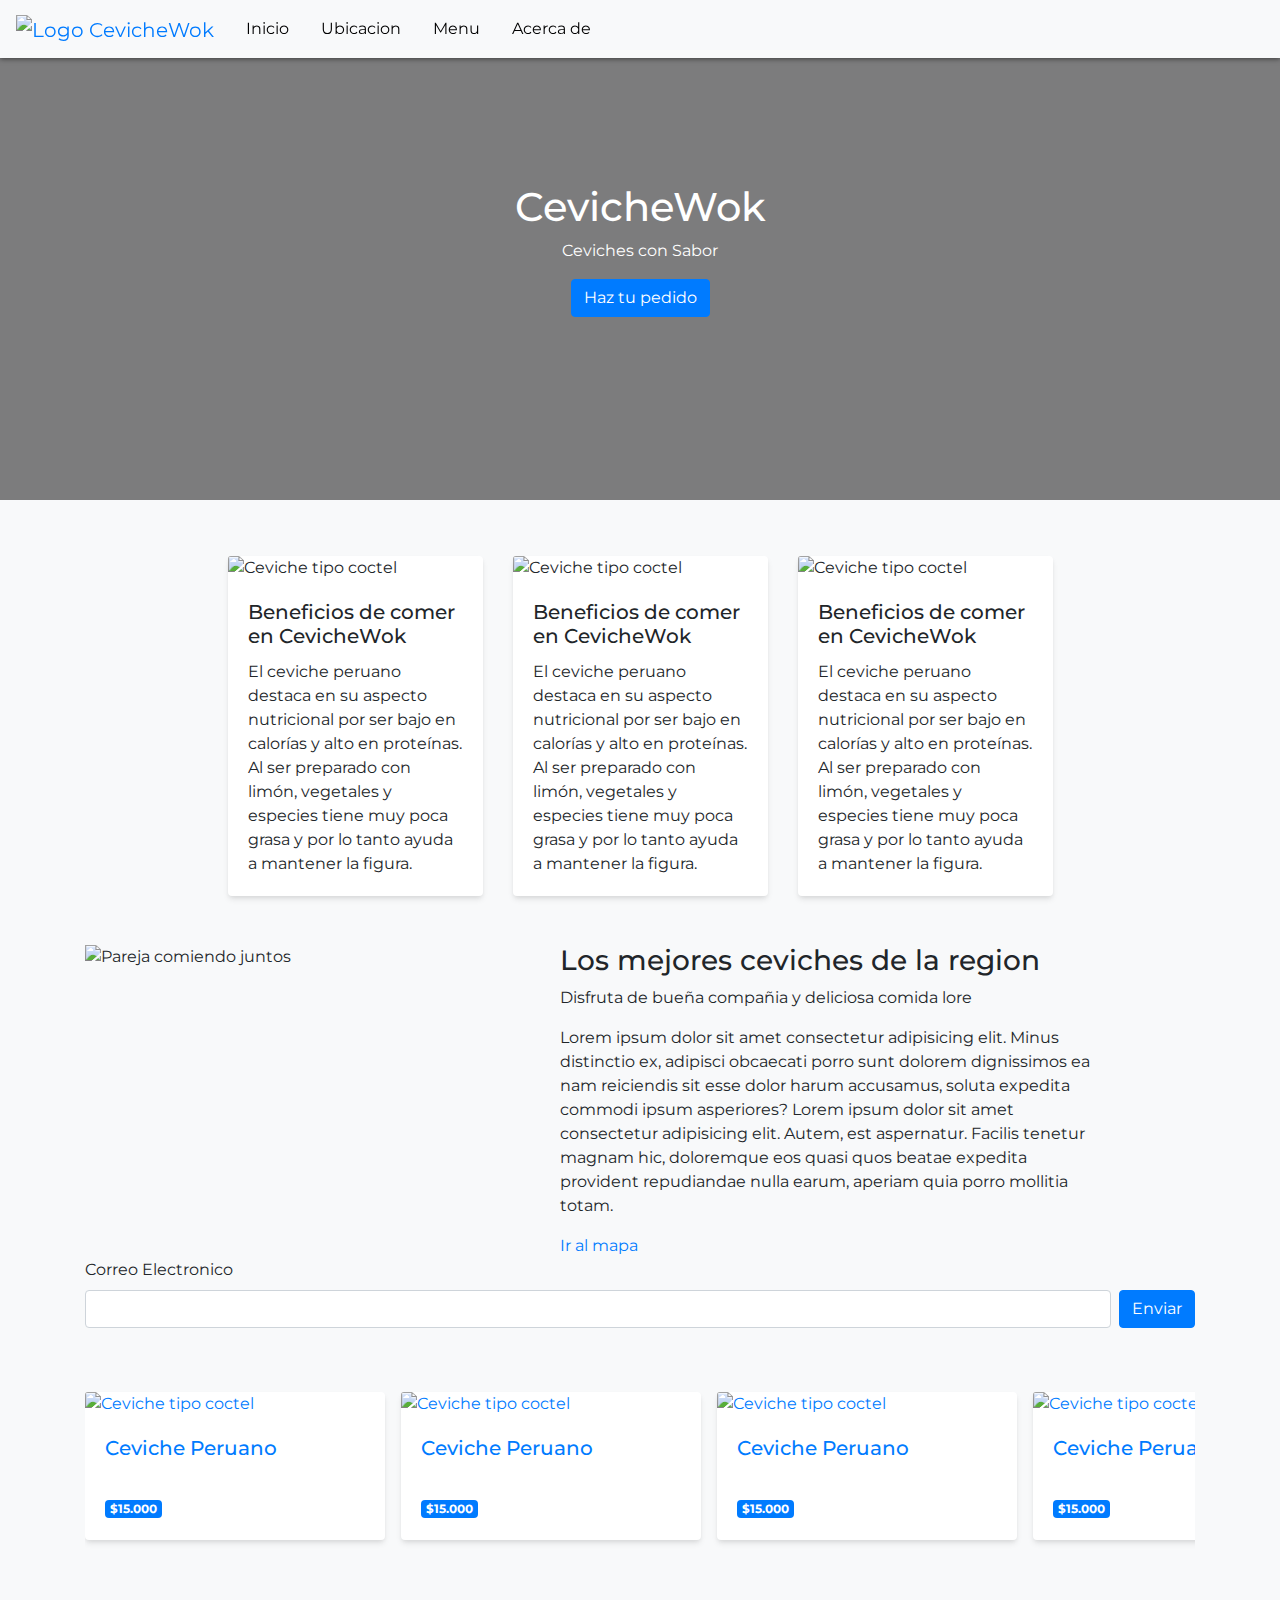
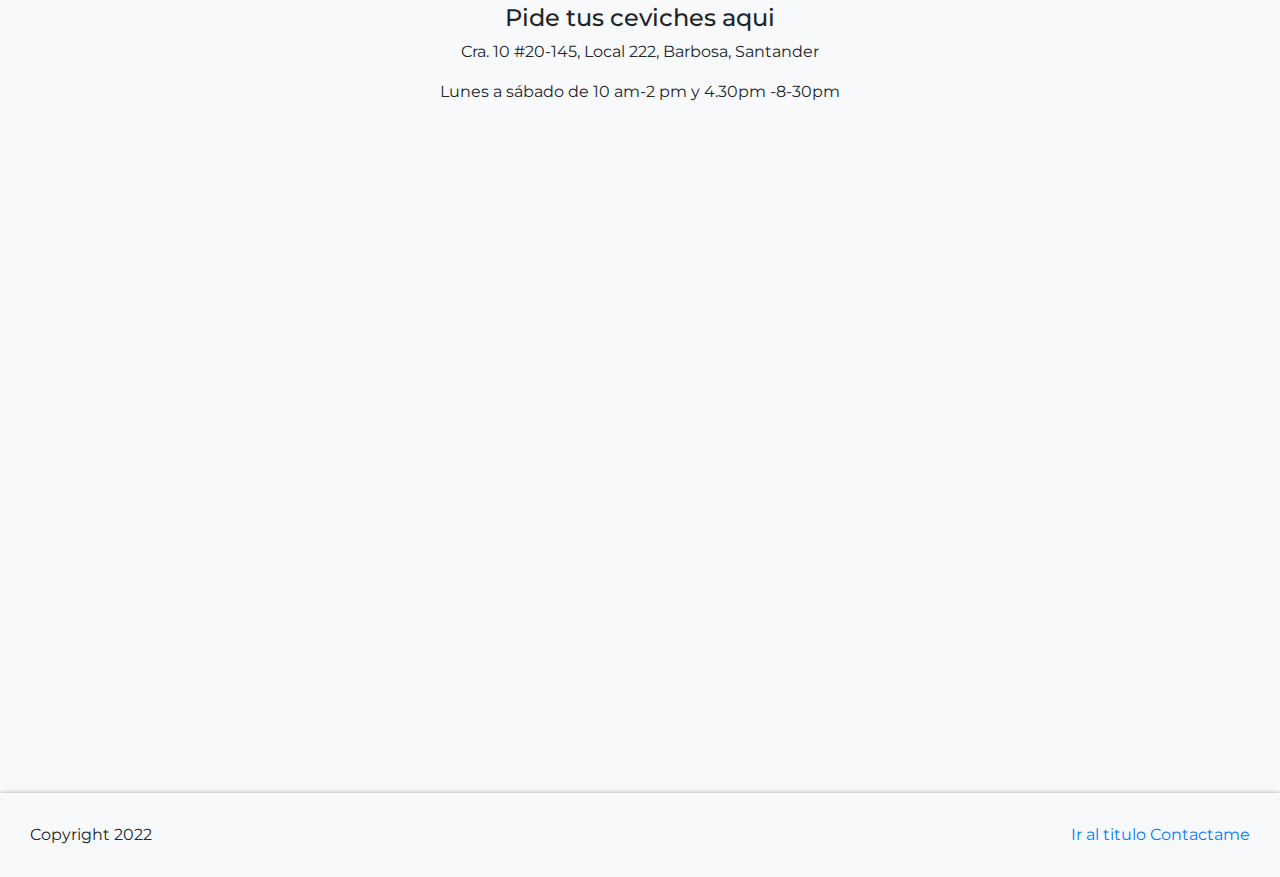
==== index.html @ 2764c9fb "Add files via upload" ====
<!DOCTYPE html>
<html lang="en">
<head>
    <meta charset="UTF-8">
    <meta http-equiv="X-UA-Compatible" content="IE=edge">
    <meta name="viewport" content="width=device-width, initial-scale=1.0">
    <title>CevicheWok</title>
    <link rel="icon" href="file:///D:/Programacion/CevicheWok/media/246762978_907108443543707_2118649485056442396_n.jpg">
    <link rel="preconnect" href="https://fonts.googleapis.com">
    <link rel="preconnect" href="https://fonts.gstatic.com" crossorigin>
    <link href="https://fonts.googleapis.com/css2?family=Montserrat:wght@400;700&display=swap" rel="stylesheet">
    <link rel="stylesheet" href="https://cdn.jsdelivr.net/npm/bootstrap@4.3.1/dist/css/bootstrap.min.css" integrity="sha384-ggOyR0iXCbMQv3Xipma34MD+dH/1fQ784/j6cY/iJTQUOhcWr7x9JvoRxT2MZw1T" crossorigin="anonymous">
    <link rel="stylesheet" href="style.css">
</head>
<body>
    <header>
        <nav class="static navbar navbar-expand-lg navbar-light bg-light">
            <a class="navbar-brand" href="index.html" style="color: #007bff;"><img height="50px" src="file:///D:/Programacion/CevicheWok/media/246762978_907108443543707_2118649485056442396_n.jpg" alt="Logo CevicheWok"></a>
                <ul class="nav">
                    <li class="nav-item active">
                        <a class="nav-link" href="index.html">Inicio</a>
                    </li>
                    <li class="nav-item">
                        <a class="nav-link" href="#mapa">Ubicacion</a>
                    </li>
                    <li class="nav-item">
                        <a class="nav-link" href="#stripe">Menu</a>
                    </li>
                    <li class="nav-item">
                        <a class="nav-link" href="acercade.html">Acerca de</a>
                    </li>
                </ul>
        </nav>
        <div class="cover d-flex justify-content-center align-items-center flex-column">
            <h1>CevicheWok</h1>
            <p>Ceviches con Sabor</p>
            <a href="https://api.whatsapp.com/send?phone=573215830442&text=Hola%20Cevicheros%2C%20deseo%20probar%20un%20Rico%20y%20delicioso%20ceviche%20cuales%20me%20puede%20ofrecer%3F">
                <button class="btn btn-primary">Haz tu pedido</button>
            </a>
        </div>
    </header>
    <section>
        <div class="container mt-5 mb-5">
            <div class="row justify-content-center">
                <div class="col-sm-6 col-md-4 col-lg-3 mt-2">
                    <div class="card">
                        <img src="file:///D:/Programacion/CevicheWok/media/menu-acapulco-Kjwyy77WPtQ-unsplash.jpg" class="card-img-top" alt="Ceviche tipo coctel">
                        <div class="card-body">
                        <h5 class="card-title">Beneficios de comer en CevicheWok</h5>
                        <p class="card-text">El ceviche peruano destaca en su aspecto nutricional por ser bajo en calorías y alto en proteínas. Al ser preparado con limón, vegetales y especies tiene muy poca grasa y por lo tanto ayuda a mantener la figura.</p>
                        </div>
                    </div>
                </div>
                <div class="col-sm-6 col-md-4 col-lg-3 mt-2">
                    <div class="card">
                        <img src="file:///D:/Programacion/CevicheWok/media/yasmine-duchesne-mFmI0dHyF7k-unsplash.jpg" class="card-img-top" alt="Ceviche tipo coctel">
                        <div class="card-body">
                        <h5 class="card-title">Beneficios de comer en CevicheWok</h5>
                        <p class="card-text">El ceviche peruano destaca en su aspecto nutricional por ser bajo en calorías y alto en proteínas. Al ser preparado con limón, vegetales y especies tiene muy poca grasa y por lo tanto ayuda a mantener la figura.</p>
                        </div>
                    </div>
                </div>
                <div class="col-sm-6 col-md-4 col-lg-3 mt-2">
                    <div class="card">
                        <img src="file:///D:/Programacion/CevicheWok/media/pirata-studio-film-YmC1_EP6TJQ-unsplash.jpg" class="card-img-top" alt="Ceviche tipo coctel">
                        <div class="card-body">
                        <h5 class="card-title">Beneficios de comer en CevicheWok</h5>
                        <p class="card-text">El ceviche peruano destaca en su aspecto nutricional por ser bajo en calorías y alto en proteínas. Al ser preparado con limón, vegetales y especies tiene muy poca grasa y por lo tanto ayuda a mantener la figura.</p>
                        </div>
                    </div>
                </div>
            </div>
        </div>
    </section>
    <section>
        <div class="container mt-5 mb-5">
            <div class="row">
                <div class="col-12 col-sm-6 col-lg-5 mb-5">
                    <img src="file:///D:/Programacion/CevicheWok/media/undraw_eating_together_re_ux62.svg" alt="Pareja comiendo juntos">
                </div>
                <div class="col-12 col-sm-6">
                    <h3>Los mejores ceviches de la region</h3>
                    <p>Disfruta de bueña compañia y deliciosa comida lore</p>
                    <p>Lorem ipsum dolor sit amet consectetur adipisicing elit. Minus distinctio ex, adipisci obcaecati porro sunt dolorem dignissimos ea nam reiciendis sit esse dolor harum accusamus, soluta expedita commodi ipsum asperiores? Lorem ipsum dolor sit amet consectetur adipisicing elit. Autem, est aspernatur. Facilis tenetur magnam hic, doloremque eos quasi quos beatae expedita provident repudiandae nulla earum, aperiam quia porro mollitia totam.</p>
                    <a href="#mapa">Ir al mapa</a>
                </div>
            </div>
            <form action="">
                <label for="email">Correo Electronico</label>
                <div class="d-flex">
                    <div class="flex-fill mr-2">
                        <input type="email" id="email" class="form-control">
                    </div>
                    <button type="submit" class="btn btn-primary">Enviar</button>
                </div> 
            </form>
        </div>
    </section>
    <section>
        <!-- TIRA DE PRODUCTOS -->
        <div class="container mt-5 mb-5" id="stripe">
            <div class="product-stripe">
                <div class="stripe-container">
                    <a href="https://api.whatsapp.com/send?phone=573215830442&text=Hola%20Cevicheros%2C%20deseo%20probar%20un%20Rico%20y%20delicioso%20ceviche%20cuales%20me%20puede%20ofrecer%3F">
                        <div title="Ceviche Peruano" class="card">
                            <img src="file:///D:/Programacion/CevicheWok/media/yasmine-duchesne-mFmI0dHyF7k-unsplash.jpg" class="card-img-top" alt="Ceviche tipo coctel">
                            <div class="card-body">
                            <h5 class="card-title">Ceviche Peruano</h5>
                            <span class="badge badge-primary">$15.000</span>
                            </div>
                        </div>
                    </a>
                    <a href="https://api.whatsapp.com/send?phone=573215830442&text=Hola%20Cevicheros%2C%20deseo%20probar%20un%20Rico%20y%20delicioso%20ceviche%20cuales%20me%20puede%20ofrecer%3F">
                        <div title="Ceviche Peruano" class="card">
                            <img src="file:///D:/Programacion/CevicheWok/media/yasmine-duchesne-mFmI0dHyF7k-unsplash.jpg" class="card-img-top" alt="Ceviche tipo coctel">
                            <div class="card-body">
                            <h5 class="card-title">Ceviche Peruano</h5>
                            <span class="badge badge-primary">$15.000</span>
                            </div>
                        </div>
                    </a>
                    <a href="https://api.whatsapp.com/send?phone=573215830442&text=Hola%20Cevicheros%2C%20deseo%20probar%20un%20Rico%20y%20delicioso%20ceviche%20cuales%20me%20puede%20ofrecer%3F">
                        <div title="Ceviche Peruano" class="card">
                            <img src="file:///D:/Programacion/CevicheWok/media/yasmine-duchesne-mFmI0dHyF7k-unsplash.jpg" class="card-img-top" alt="Ceviche tipo coctel">
                            <div class="card-body">
                            <h5 class="card-title">Ceviche Peruano</h5>
                            <span class="badge badge-primary">$15.000</span>
                            </div>
                        </div>
                    </a>
                    <a href="https://api.whatsapp.com/send?phone=573215830442&text=Hola%20Cevicheros%2C%20deseo%20probar%20un%20Rico%20y%20delicioso%20ceviche%20cuales%20me%20puede%20ofrecer%3F">
                        <div title="Ceviche Peruano" class="card">
                            <img src="file:///D:/Programacion/CevicheWok/media/yasmine-duchesne-mFmI0dHyF7k-unsplash.jpg" class="card-img-top" alt="Ceviche tipo coctel">
                            <div class="card-body">
                            <h5 class="card-title">Ceviche Peruano</h5>
                            <span class="badge badge-primary">$15.000</span>
                            </div>
                        </div>
                    </a>
                </div>
            </div>
        </div>
    </section>
    <section>
        <div class="container mt-5 mb-5 text-center" id="mapa">
            <h4>Pide tus ceviches aqui</h4>
            <p>Cra. 10 #20-145, Local 222, Barbosa, Santander</p>
            <p>Lunes a sábado de 10 am-2 pm y 4.30pm -8-30pm</p>
            <div class="responsive-iframe">
                <iframe src="https://www.google.com/maps/embed?pb=!1m14!1m8!1m3!1d2846.8978866166235!2d-73.61282490204931!3d5.9395413052655455!3m2!1i1024!2i768!4f13.1!3m3!1m2!1s0x8e41e5a94d313a7d%3A0x8d0b67227ef45802!2sEdificio%20Portal%20de%20la%20Colina!5e0!3m2!1ses!2sco!4v1649996469151!5m2!1ses!2sco" width="600" height="450" style="border:0;" allowfullscreen="" loading="lazy" referrerpolicy="no-referrer-when-downgrade"></iframe>
            </div>
        </div>
    </section>
    <footer>
        <section>
            <a href="#titulo">Ir al titulo</a>
            <a href="mailto:cevicheros@gmail.com">Contactame</a>
        </section>
        <p>Copyright 2022</p>
    </footer>
</body>
</html>
---- style.css ----
body {
    margin: 0;
    font-family: 'Montserrat', sans-serif;
    background-color: #f8f9fa   ;
}

.static {
    background-color: #f8f9fa;
    box-shadow: 0px 1px 5px rgba(0,0,0,0.5);
    position: fixed;
    width: 100%;
    z-index: 10;
}

li a {
    color: black;
}

li a:hover {
    color: #007bff;
}

.cover {
    height: 500px;
    background-image: url(file:///D:/Programacion/CevicheWok/media/payson-scott-QbVuN17sSQE-unsplash.jpg);
    color: white;
    background-size: cover;
    background-position: center;
    background-color: rgba(0,0,0,0.5);
    background-blend-mode: darken;
}

.card {
    border: 0 !important;
    box-shadow: 0 4px 6px -1px rgba(0,0,0,0.1), 0 2px 4px -1px rgba(0,0,0,0.06);
}

.card-title {
    min-height: 3rem;
}

.card-text {
    min-height: 10rem;
}

.product-stripe, .slider {
    overflow-x: scroll;
    padding-top: 1rem;
    padding-bottom: 1rem;
}

.stripe-container, .slider-container {
    display: flex;
}

.stripe-container .card {
    width: 300px;
    flex-shrink: 0;
    margin-right: 1rem;
}
.responsive-iframe {
    position: relative;
    padding-top: 56.25%;
}

.responsive-iframe iframe{
    position: absolute;
    top: 0;
    left: 0;
    width: 100%;
    height: 100%;
}

.slider {
    overflow: hidden;
}

.slider-container {
    transform: translateX(0);
    animation: slider 10s infinite;
}

.image-container {
    width: 100%;
    padding-top: 56.25%;
    background-size: cover;
    background-position: center;
    flex-shrink: 0;
}

.avatar {
    width: 120px;
    height: 120px;
    background-size: cover;
    background-position: center;
    margin: 0 auto;
}

@keyframes slider {
    0% {
        transform: translateX(0);
    }
    20% {
        transform: translateX(0);
    }
    25% {
        transform: translateX(-100%);
    }
    45% {
        transform: translateX(-100%);
    }
    50% {
        transform: translateX(-200%);
    }
    70% {
        transform: translateX(-200%);
    }
    75% {
        transform: translateX(-300%);
    }
    95% {
        transform: translateX(-300%);
    }
    100% {
        transform: translateX(0);
    }
}

footer {
    background-color: #f8f9fa;
    text-decoration: none;
    padding: 30px;
    box-shadow: 0px 1px 5px rgba(0,0,0,0.5);
}
footer section {
    float: right;
}

footer p {
    margin: 0;
}

footer a{
    text-decoration: none;
}

footer a:hover {
}
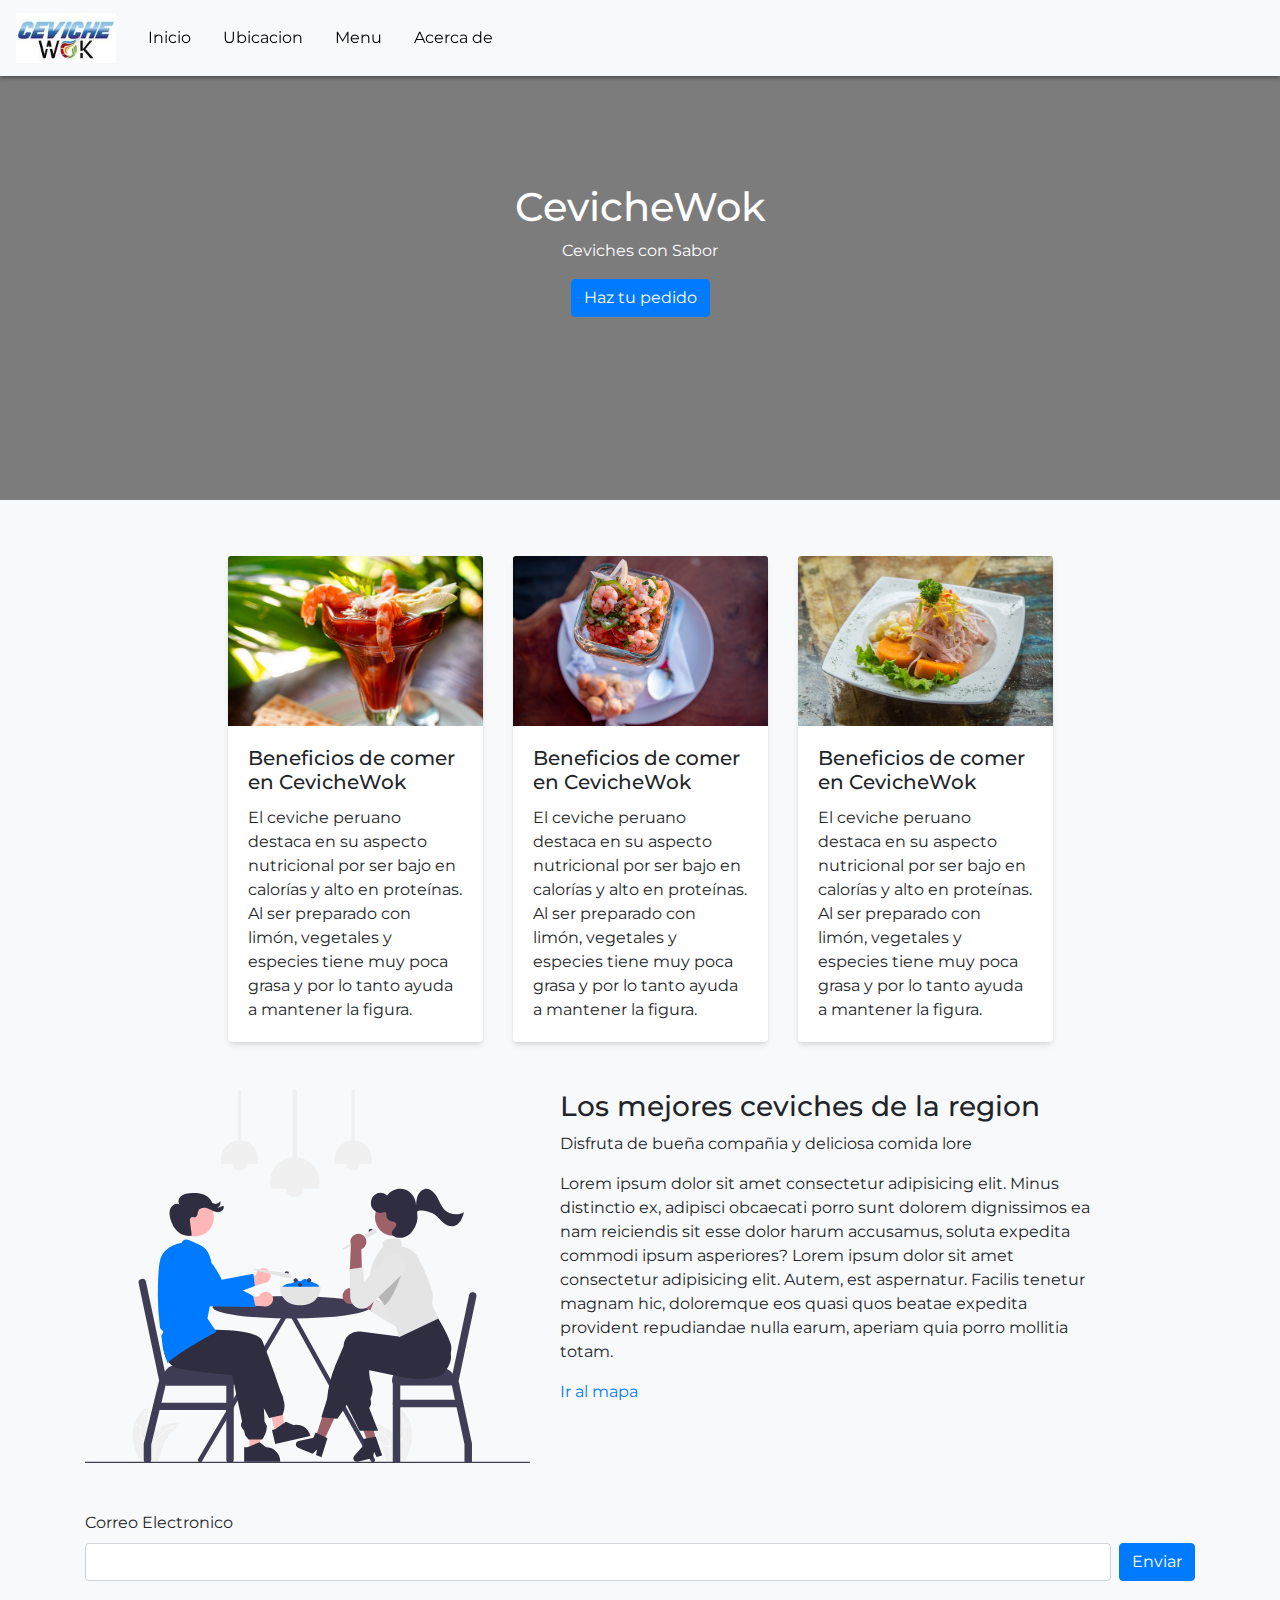
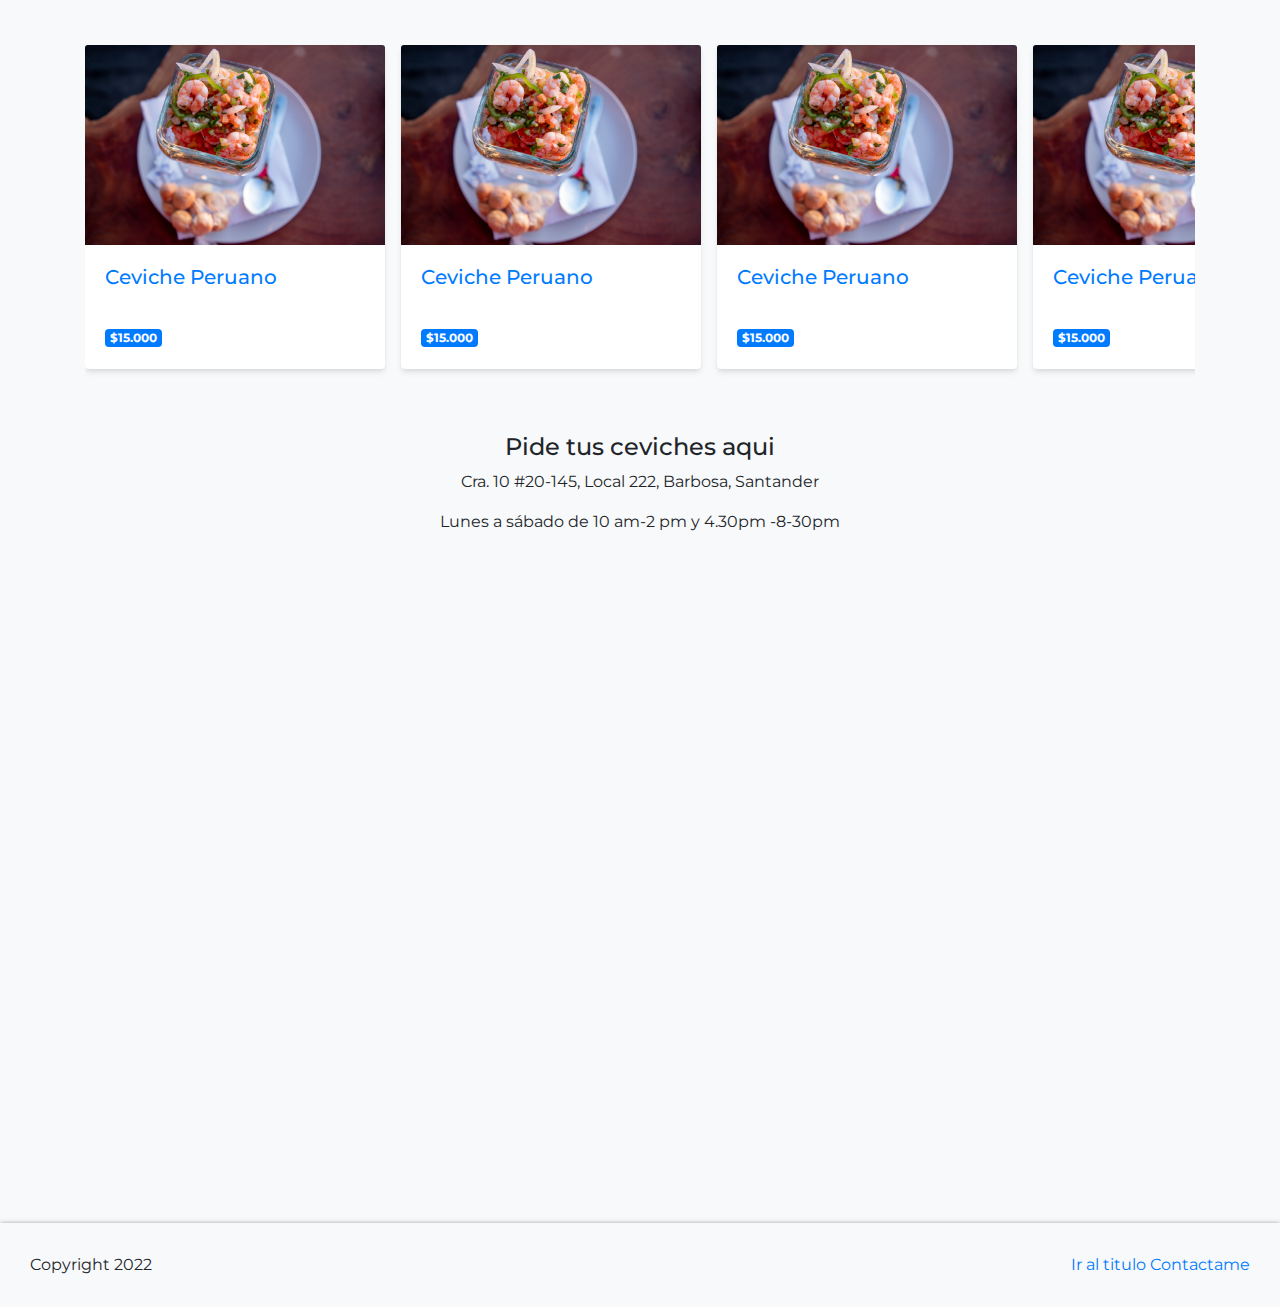
==== commit f97d40a6: "Add files via upload" ====
--- a/index.html
+++ b/index.html
@@ -5,7 +5,7 @@
     <meta http-equiv="X-UA-Compatible" content="IE=edge">
     <meta name="viewport" content="width=device-width, initial-scale=1.0">
     <title>CevicheWok</title>
-    <link rel="icon" href="file:///D:/Programacion/CevicheWok/media/246762978_907108443543707_2118649485056442396_n.jpg">
+    <link rel="icon" href="media/246762978_907108443543707_2118649485056442396_n.jpg">
     <link rel="preconnect" href="https://fonts.googleapis.com">
     <link rel="preconnect" href="https://fonts.gstatic.com" crossorigin>
     <link href="https://fonts.googleapis.com/css2?family=Montserrat:wght@400;700&display=swap" rel="stylesheet">
@@ -15,7 +15,7 @@
 <body>
     <header>
         <nav class="static navbar navbar-expand-lg navbar-light bg-light">
-            <a class="navbar-brand" href="index.html" style="color: #007bff;"><img height="50px" src="file:///D:/Programacion/CevicheWok/media/246762978_907108443543707_2118649485056442396_n.jpg" alt="Logo CevicheWok"></a>
+            <a class="navbar-brand" href="index.html" style="color: #007bff;"><img height="50px" src="media/246762978_907108443543707_2118649485056442396_n.jpg" alt="Logo CevicheWok"></a>
                 <ul class="nav">
                     <li class="nav-item active">
                         <a class="nav-link" href="index.html">Inicio</a>
@@ -44,7 +44,7 @@
             <div class="row justify-content-center">
                 <div class="col-sm-6 col-md-4 col-lg-3 mt-2">
                     <div class="card">
-                        <img src="file:///D:/Programacion/CevicheWok/media/menu-acapulco-Kjwyy77WPtQ-unsplash.jpg" class="card-img-top" alt="Ceviche tipo coctel">
+                        <img src="media/menu-acapulco-Kjwyy77WPtQ-unsplash.jpg" class="card-img-top" alt="Ceviche tipo coctel">
                         <div class="card-body">
                         <h5 class="card-title">Beneficios de comer en CevicheWok</h5>
                         <p class="card-text">El ceviche peruano destaca en su aspecto nutricional por ser bajo en calorías y alto en proteínas. Al ser preparado con limón, vegetales y especies tiene muy poca grasa y por lo tanto ayuda a mantener la figura.</p>
@@ -53,7 +53,7 @@
                 </div>
                 <div class="col-sm-6 col-md-4 col-lg-3 mt-2">
                     <div class="card">
-                        <img src="file:///D:/Programacion/CevicheWok/media/yasmine-duchesne-mFmI0dHyF7k-unsplash.jpg" class="card-img-top" alt="Ceviche tipo coctel">
+                        <img src="media/yasmine-duchesne-mFmI0dHyF7k-unsplash.jpg" class="card-img-top" alt="Ceviche tipo coctel">
                         <div class="card-body">
                         <h5 class="card-title">Beneficios de comer en CevicheWok</h5>
                         <p class="card-text">El ceviche peruano destaca en su aspecto nutricional por ser bajo en calorías y alto en proteínas. Al ser preparado con limón, vegetales y especies tiene muy poca grasa y por lo tanto ayuda a mantener la figura.</p>
@@ -62,7 +62,7 @@
                 </div>
                 <div class="col-sm-6 col-md-4 col-lg-3 mt-2">
                     <div class="card">
-                        <img src="file:///D:/Programacion/CevicheWok/media/pirata-studio-film-YmC1_EP6TJQ-unsplash.jpg" class="card-img-top" alt="Ceviche tipo coctel">
+                        <img src="media/pirata-studio-film-YmC1_EP6TJQ-unsplash.jpg" class="card-img-top" alt="Ceviche tipo coctel">
                         <div class="card-body">
                         <h5 class="card-title">Beneficios de comer en CevicheWok</h5>
                         <p class="card-text">El ceviche peruano destaca en su aspecto nutricional por ser bajo en calorías y alto en proteínas. Al ser preparado con limón, vegetales y especies tiene muy poca grasa y por lo tanto ayuda a mantener la figura.</p>
@@ -76,7 +76,7 @@
         <div class="container mt-5 mb-5">
             <div class="row">
                 <div class="col-12 col-sm-6 col-lg-5 mb-5">
-                    <img src="file:///D:/Programacion/CevicheWok/media/undraw_eating_together_re_ux62.svg" alt="Pareja comiendo juntos">
+                    <img src="media/undraw_eating_together_re_ux62.svg" alt="Pareja comiendo juntos">
                 </div>
                 <div class="col-12 col-sm-6">
                     <h3>Los mejores ceviches de la region</h3>
@@ -103,7 +103,7 @@
                 <div class="stripe-container">
                     <a href="https://api.whatsapp.com/send?phone=573215830442&text=Hola%20Cevicheros%2C%20deseo%20probar%20un%20Rico%20y%20delicioso%20ceviche%20cuales%20me%20puede%20ofrecer%3F">
                         <div title="Ceviche Peruano" class="card">
-                            <img src="file:///D:/Programacion/CevicheWok/media/yasmine-duchesne-mFmI0dHyF7k-unsplash.jpg" class="card-img-top" alt="Ceviche tipo coctel">
+                            <img src="media/yasmine-duchesne-mFmI0dHyF7k-unsplash.jpg" class="card-img-top" alt="Ceviche tipo coctel">
                             <div class="card-body">
                             <h5 class="card-title">Ceviche Peruano</h5>
                             <span class="badge badge-primary">$15.000</span>
@@ -112,7 +112,7 @@
                     </a>
                     <a href="https://api.whatsapp.com/send?phone=573215830442&text=Hola%20Cevicheros%2C%20deseo%20probar%20un%20Rico%20y%20delicioso%20ceviche%20cuales%20me%20puede%20ofrecer%3F">
                         <div title="Ceviche Peruano" class="card">
-                            <img src="file:///D:/Programacion/CevicheWok/media/yasmine-duchesne-mFmI0dHyF7k-unsplash.jpg" class="card-img-top" alt="Ceviche tipo coctel">
+                            <img src="media/yasmine-duchesne-mFmI0dHyF7k-unsplash.jpg" class="card-img-top" alt="Ceviche tipo coctel">
                             <div class="card-body">
                             <h5 class="card-title">Ceviche Peruano</h5>
                             <span class="badge badge-primary">$15.000</span>
@@ -121,7 +121,7 @@
                     </a>
                     <a href="https://api.whatsapp.com/send?phone=573215830442&text=Hola%20Cevicheros%2C%20deseo%20probar%20un%20Rico%20y%20delicioso%20ceviche%20cuales%20me%20puede%20ofrecer%3F">
                         <div title="Ceviche Peruano" class="card">
-                            <img src="file:///D:/Programacion/CevicheWok/media/yasmine-duchesne-mFmI0dHyF7k-unsplash.jpg" class="card-img-top" alt="Ceviche tipo coctel">
+                            <img src="media/yasmine-duchesne-mFmI0dHyF7k-unsplash.jpg" class="card-img-top" alt="Ceviche tipo coctel">
                             <div class="card-body">
                             <h5 class="card-title">Ceviche Peruano</h5>
                             <span class="badge badge-primary">$15.000</span>
@@ -130,7 +130,7 @@
                     </a>
                     <a href="https://api.whatsapp.com/send?phone=573215830442&text=Hola%20Cevicheros%2C%20deseo%20probar%20un%20Rico%20y%20delicioso%20ceviche%20cuales%20me%20puede%20ofrecer%3F">
                         <div title="Ceviche Peruano" class="card">
-                            <img src="file:///D:/Programacion/CevicheWok/media/yasmine-duchesne-mFmI0dHyF7k-unsplash.jpg" class="card-img-top" alt="Ceviche tipo coctel">
+                            <img src="media/yasmine-duchesne-mFmI0dHyF7k-unsplash.jpg" class="card-img-top" alt="Ceviche tipo coctel">
                             <div class="card-body">
                             <h5 class="card-title">Ceviche Peruano</h5>
                             <span class="badge badge-primary">$15.000</span>
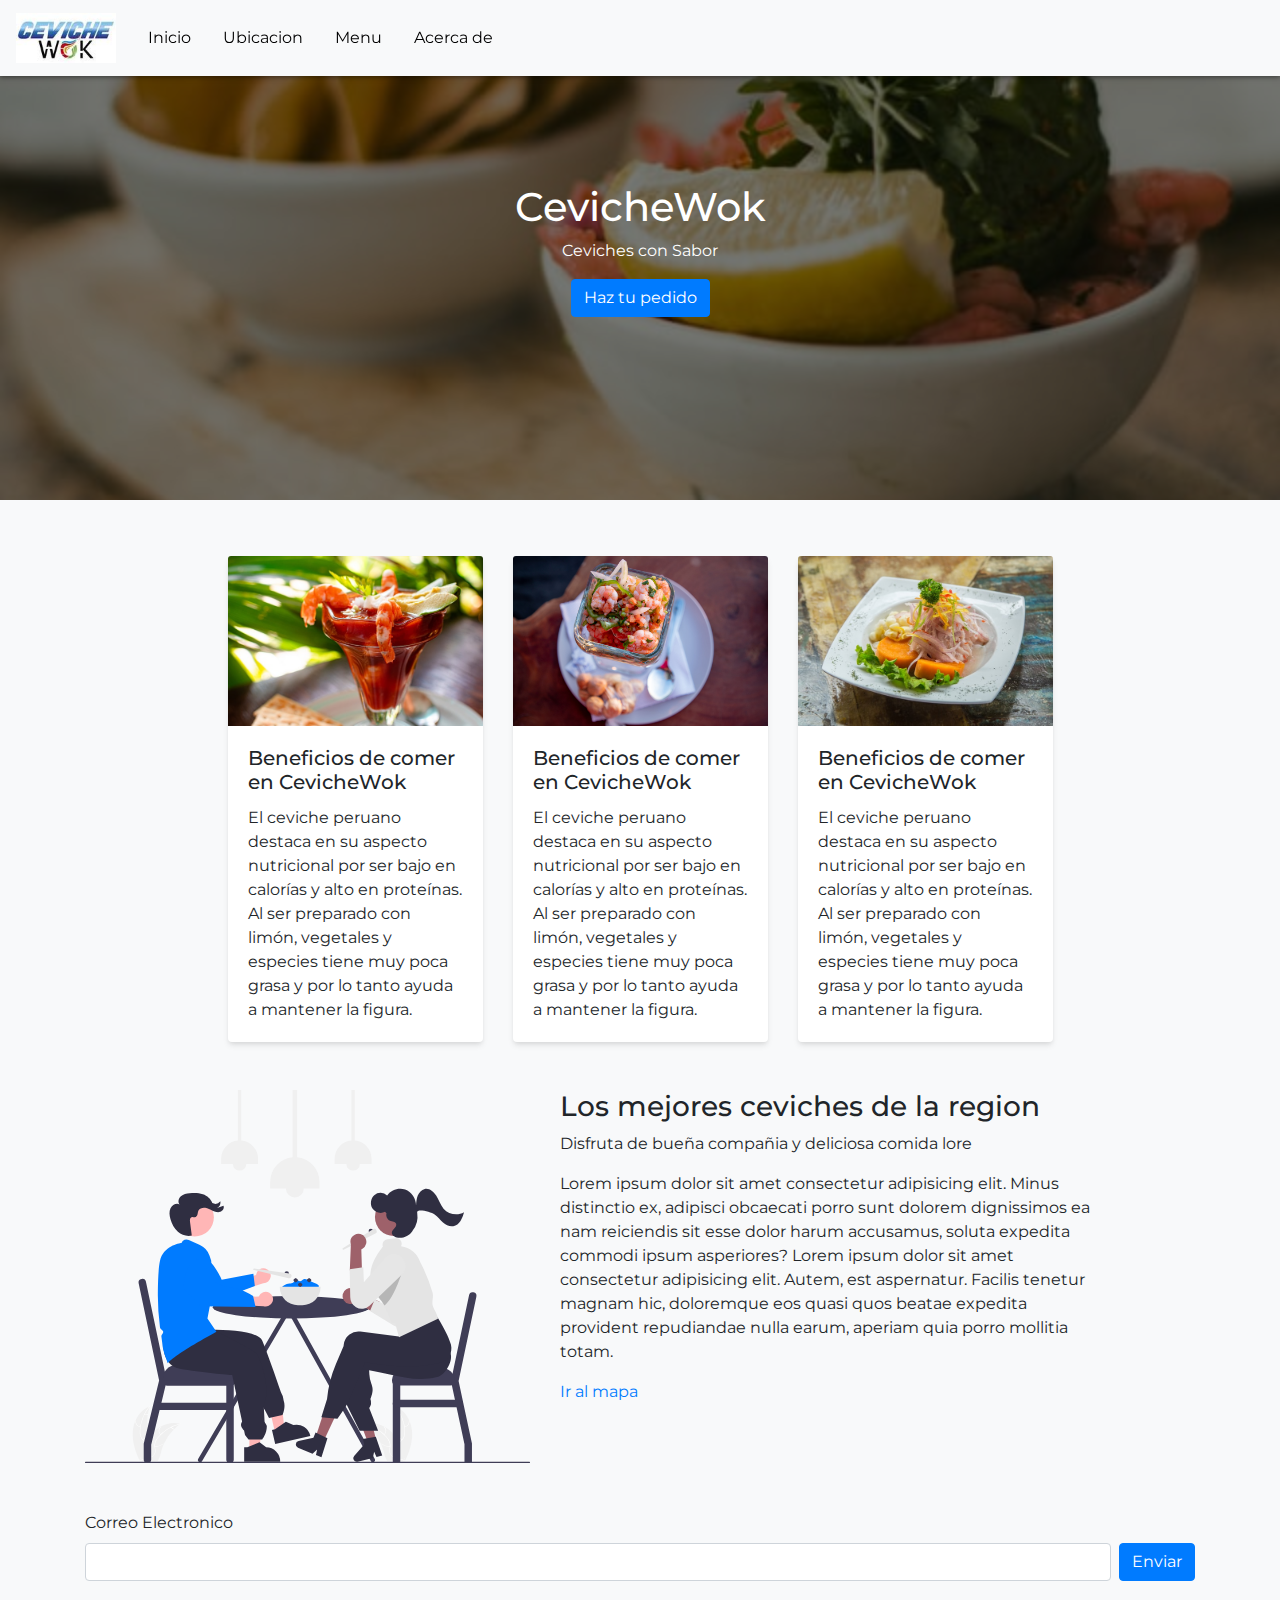
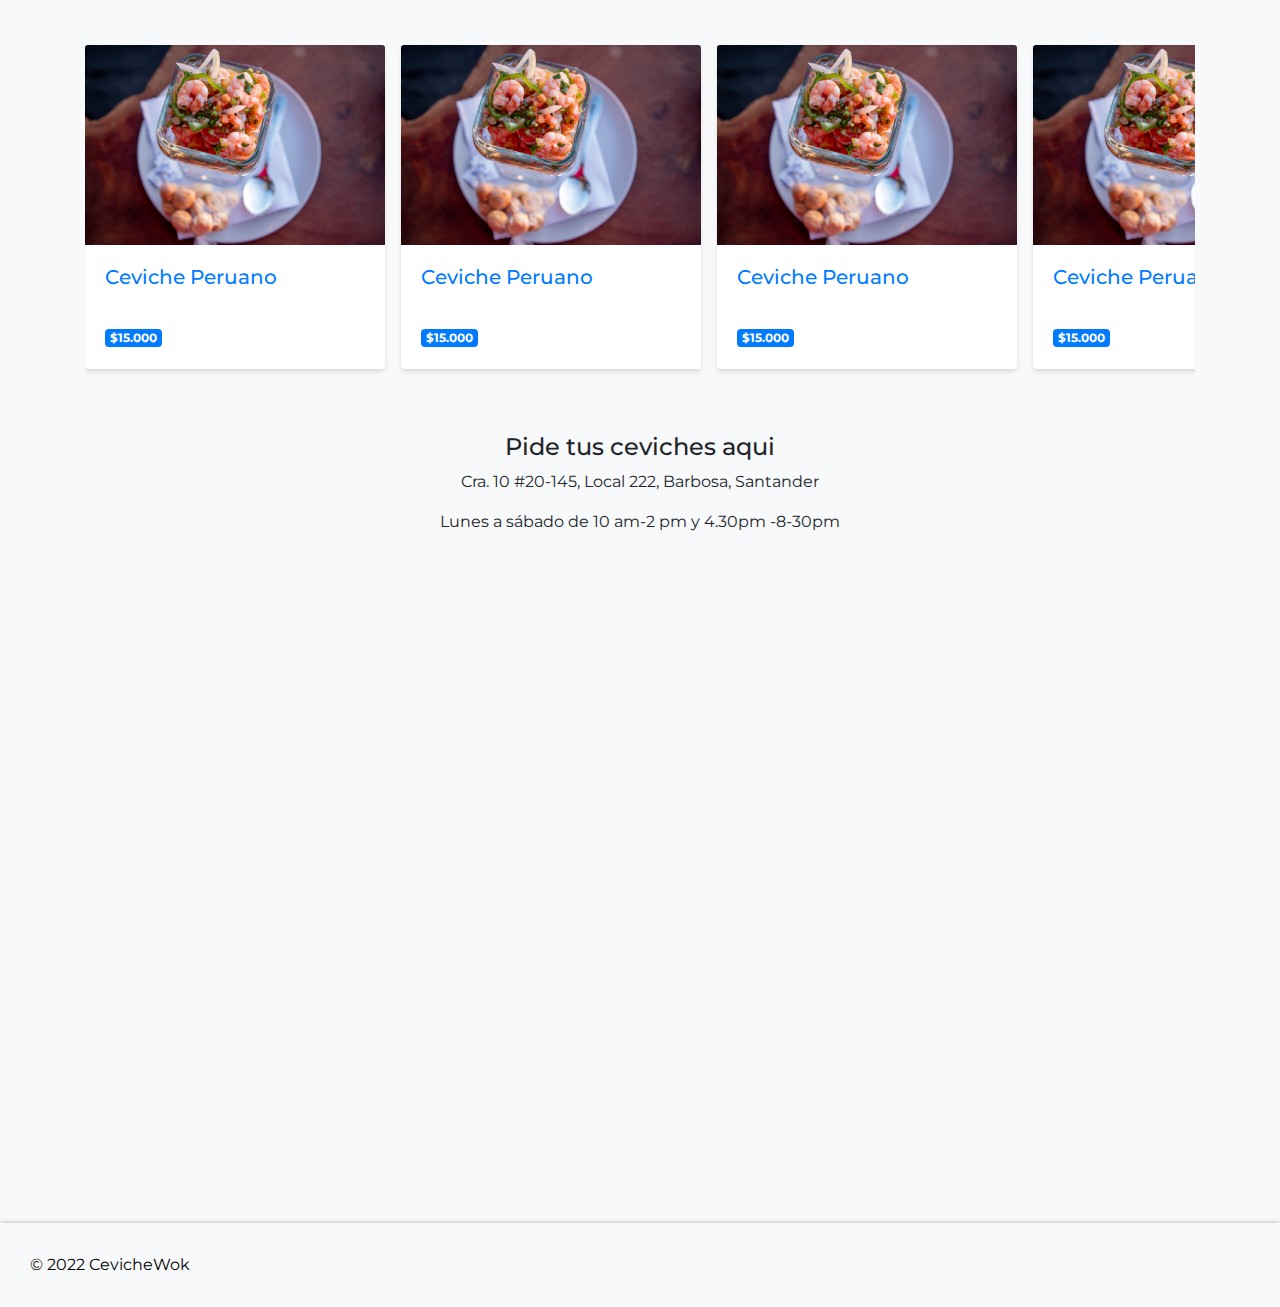
==== commit 98725681: "Add files via upload" ====
--- a/index.html
+++ b/index.html
@@ -152,11 +152,7 @@
         </div>
     </section>
     <footer>
-        <section>
-            <a href="#titulo">Ir al titulo</a>
-            <a href="mailto:cevicheros@gmail.com">Contactame</a>
-        </section>
-        <p>Copyright 2022</p>
+        <p>© 2022 CevicheWok</p>
     </footer>
 </body>
 </html>--- a/style.css
+++ b/style.css
@@ -22,7 +22,7 @@
 
 .cover {
     height: 500px;
-    background-image: url(file:///D:/Programacion/CevicheWok/media/payson-scott-QbVuN17sSQE-unsplash.jpg);
+    background-image: url(media/payson-scott-QbVuN17sSQE-unsplash.jpg);
     color: white;
     background-size: cover;
     background-position: center;
@@ -128,7 +128,6 @@
 
 footer {
     background-color: #f8f9fa;
-    text-decoration: none;
     padding: 30px;
     box-shadow: 0px 1px 5px rgba(0,0,0,0.5);
 }
@@ -138,11 +137,5 @@
 
 footer p {
     margin: 0;
-}
-
-footer a{
-    text-decoration: none;
-}
-
-footer a:hover {
+    color: black;
 }